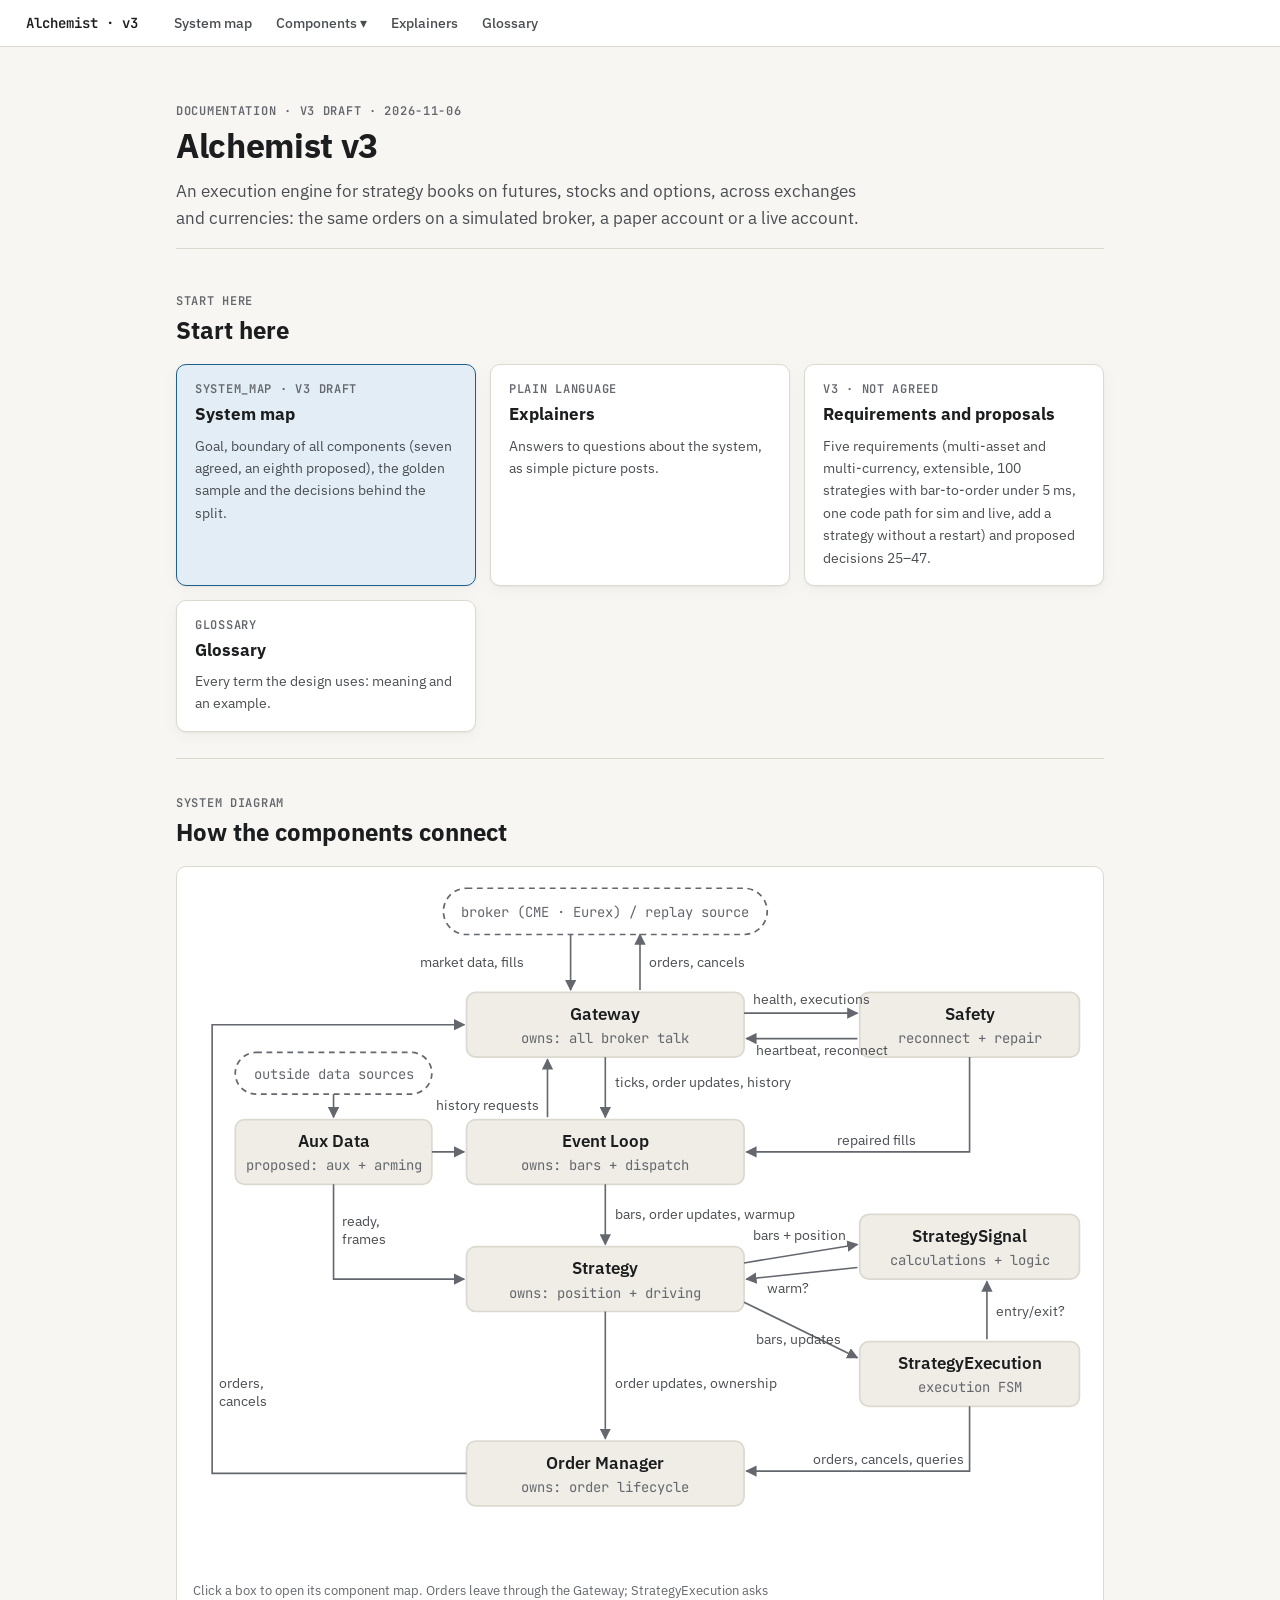
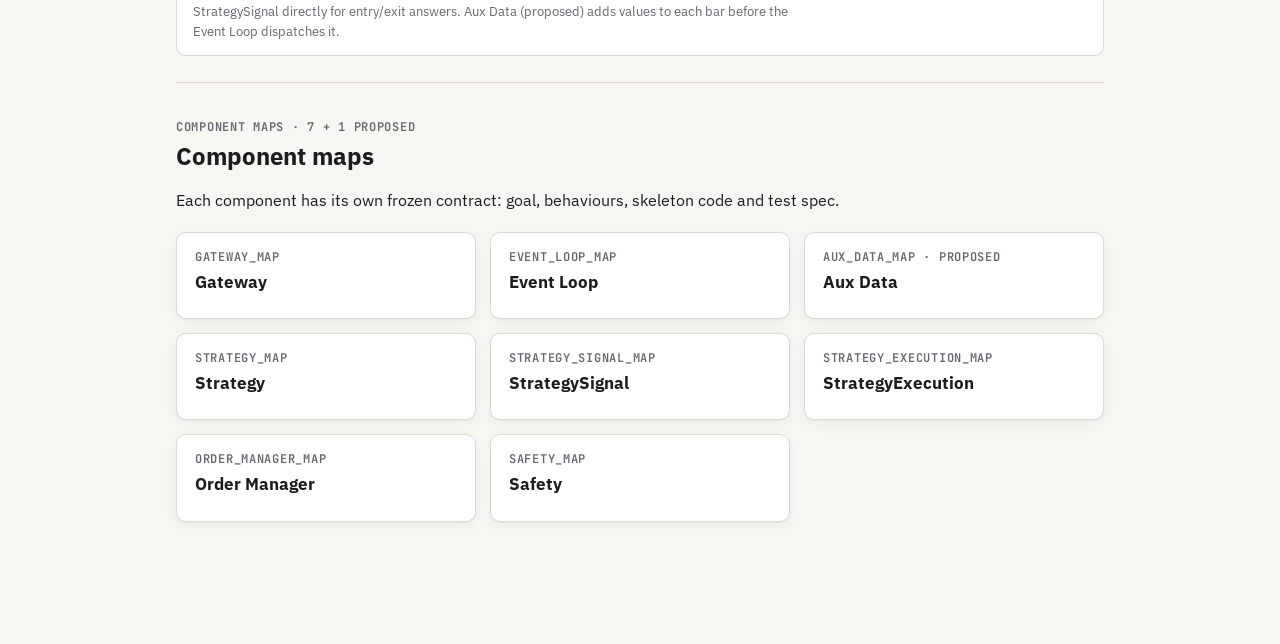
==== system_design/v3/index.html @ 2bdfe8c1 "docs: add v3 system design docs and AGENTS.md Co-Authored-By: Claude Opus 5.5 <noreply@anthropic.com" ====
<!doctype html>
<html lang="en">
<head>
<meta charset="utf-8">
<meta name="viewport" content="width=device-width, initial-scale=1">
<title>Alchemist v3 design docs</title>
<link rel="preconnect" href="https://fonts.googleapis.com">
<link rel="preconnect" href="https://fonts.gstatic.com" crossorigin>
<link href="https://fonts.googleapis.com/css2?family=IBM+Plex+Sans:wght@400;500;600&family=JetBrains+Mono:wght@400;600&display=swap" rel="stylesheet">
<link rel="stylesheet" href="docs.css?v=5">
</head>
<body>
<nav class="topnav">
  <a class="brand" href="index.html">Alchemist · v3</a>
  <a href="system_map.html">System map</a>
  <div class="dropdown">
    <button type="button">Components ▾</button>
    <div class="menu">
      <a href="gateway_map.html">Gateway</a>
      <a href="event_loop_map.html">Event Loop</a>
      <a href="aux_data_map.html">Aux Data</a>
      <a href="strategy_map.html">Strategy</a>
      <a href="strategy_signal_map.html">StrategySignal</a>
      <a href="strategy_execution_map.html">StrategyExecution</a>
      <a href="order_manager_map.html">Order Manager</a>
      <a href="safety_map.html">Safety</a>
    </div>
  </div>
  <a href="explainers/index.html">Explainers</a>
  <a href="glossary.html">Glossary</a>
</nav>
<div class="wrap">
<header>
<div class="eyebrow">Documentation · v3 draft · 2026-11-06</div>
<h1>Alchemist v3</h1>
<div class="lede"><p>An execution engine for strategy books on futures, stocks and options, across exchanges and currencies: the same orders on a simulated broker, a paper account or a live account.</p></div>
</header>
<section id="start-here">
<div class="eyebrow">Start here</div>
<h2>Start here</h2>
<div class="cards">
<a class="card start" href="system_map.html"><div class="eyebrow">SYSTEM_MAP · v3 draft</div>
<h3>System map</h3><p>Goal, boundary of all components (seven agreed, an eighth proposed), the golden sample and the decisions behind the split.</p></a>
<a class="card" href="explainers/index.html"><div class="eyebrow">Plain language</div>
<h3>Explainers</h3><p>Answers to questions about the system, as simple picture posts.</p></a>
<a class="card" href="system_map.html#requirements"><div class="eyebrow">v3 · not agreed</div>
<h3>Requirements and proposals</h3><p>Five requirements (multi-asset and multi-currency, extensible, 100 strategies with bar-to-order under 5 ms, one code path for sim and live, add a strategy without a restart) and proposed decisions 25–47.</p></a>
<a class="card" href="glossary.html"><div class="eyebrow">GLOSSARY</div>
<h3>Glossary</h3><p>Every term the design uses: meaning and an example.</p></a>
</div>
</section>
<section id="diagram">
<div class="eyebrow">System diagram</div>
<h2>How the components connect</h2>
<div class="diagram">
<svg viewBox="0 0 780 600" role="img" aria-label="Alchemist v3 component diagram" xmlns="http://www.w3.org/2000/svg">
  <style>
    .box { fill: var(--surface-2); stroke: var(--line); stroke-width: 1.5; }
    a:hover .box { stroke: var(--accent); fill: var(--accent-soft); }
    .ext { fill: none; stroke: var(--ink-3); stroke-width: 1.5; stroke-dasharray: 5 4; }
    .t { fill: var(--ink); font: 600 15px var(--sans); text-anchor: middle; }
    .s { fill: var(--ink-3); font: 12px var(--mono); text-anchor: middle; }
    .l { fill: var(--ink-2); font: 12.5px var(--sans); }
    .arr { stroke: var(--ink-3); stroke-width: 1.4; fill: none; marker-end: url(#ah); }
  </style>
  <defs>
    <marker id="ah" viewBox="0 0 10 10" refX="9" refY="5" markerWidth="7" markerHeight="7" orient="auto-start-reverse">
      <path d="M0,0 L10,5 L0,10 z" fill="var(--ink-3)"/>
    </marker>
  </defs>

  <!-- external broker -->
  <rect class="ext" x="220" y="8" width="280" height="40" rx="20"/>
  <text class="s" x="360" y="33">broker (CME · Eurex) / replay source</text>

  <!-- broker <-> gateway -->
  <path class="arr" d="M330,48 L330,96"/>
  <text class="l" x="200" y="76">market data, fills</text>
  <path class="arr" d="M390,96 L390,48"/>
  <text class="l" x="398" y="76">orders, cancels</text>

  <a href="gateway_map.html"><rect class="box" x="240" y="98" width="240" height="56" rx="8"/>
    <text class="t" x="360" y="122">Gateway</text><text class="s" x="360" y="142">owns: all broker talk</text></a>

  <a href="safety_map.html"><rect class="box" x="580" y="98" width="190" height="56" rx="8"/>
    <text class="t" x="675" y="122">Safety</text><text class="s" x="675" y="142">reconnect + repair</text></a>
  <path class="arr" d="M480,116 L578,116"/>
  <text class="l" x="488" y="108">health, executions</text>
  <path class="arr" d="M578,138 L482,138"/>
  <text class="l" x="490" y="152">heartbeat, reconnect</text>
  <path class="arr" d="M675,154 L675,236 L482,236"/>
  <text class="l" x="560" y="230">repaired fills</text>

  <!-- gateway -> event loop -->
  <!-- outside data sources -> aux data (proposed) -->
  <rect class="ext" x="40" y="150" width="170" height="36" rx="18"/>
  <text class="s" x="125" y="173">outside data sources</text>
  <path class="arr" d="M125,186 L125,206"/>
  <a href="aux_data_map.html"><rect class="box" x="40" y="208" width="170" height="56" rx="8"/>
    <text class="t" x="125" y="232">Aux Data</text><text class="s" x="125" y="252">proposed: aux + arming</text></a>
  <path class="arr" d="M210,236 L238,236"/>
  <path class="arr" d="M125,264 L125,346 L238,346"/>
  <text class="l" x="132" y="300">ready,</text>
  <text class="l" x="132" y="316">frames</text>

  <path class="arr" d="M360,154 L360,206"/>
  <text class="l" x="368" y="180">ticks, order updates, history</text>
  <path class="arr" d="M310,206 L310,156"/>
  <text class="l" x="214" y="200">history requests</text>

  <a href="event_loop_map.html"><rect class="box" x="240" y="208" width="240" height="56" rx="8"/>
    <text class="t" x="360" y="232">Event Loop</text><text class="s" x="360" y="252">owns: bars + dispatch</text></a>

  <path class="arr" d="M360,264 L360,316"/>
  <text class="l" x="368" y="294">bars, order updates, warmup</text>

  <a href="strategy_map.html"><rect class="box" x="240" y="318" width="240" height="56" rx="8"/>
    <text class="t" x="360" y="342">Strategy</text><text class="s" x="360" y="362">owns: position + driving</text></a>

  <a href="strategy_signal_map.html"><rect class="box" x="580" y="290" width="190" height="56" rx="8"/>
    <text class="t" x="675" y="314">StrategySignal</text><text class="s" x="675" y="334">calculations + logic</text></a>
  <a href="strategy_execution_map.html"><rect class="box" x="580" y="400" width="190" height="56" rx="8"/>
    <text class="t" x="675" y="424">StrategyExecution</text><text class="s" x="675" y="444">execution FSM</text></a>

  <path class="arr" d="M480,332 L578,316"/>
  <text class="l" x="488" y="312">bars + position</text>
  <path class="arr" d="M578,336 L482,346"/>
  <text class="l" x="500" y="358">warm?</text>
  <path class="arr" d="M480,366 L578,414"/>
  <text class="l" x="490" y="402">bars, updates</text>
  <path class="arr" d="M690,398 L690,348"/>
  <text class="l" x="698" y="378">entry/exit?</text>
  <path class="arr" d="M675,456 L675,512 L482,512"/>
  <text class="l" x="540" y="506">orders, cancels, queries</text>

  <path class="arr" d="M360,374 L360,484"/>
  <text class="l" x="368" y="440">order updates, ownership</text>

  <a href="order_manager_map.html"><rect class="box" x="240" y="486" width="240" height="56" rx="8"/>
    <text class="t" x="360" y="510">Order Manager</text><text class="s" x="360" y="530">owns: order lifecycle</text></a>

  <!-- order manager -> gateway (orders leave through Gateway) -->
  <path class="arr" d="M240,514 L20,514 L20,126 L238,126"/>
  <text class="l" x="26" y="440">orders,</text>
  <text class="l" x="26" y="456">cancels</text>
</svg>
<p class="caption">Click a box to open its component map. Orders leave through the Gateway; StrategyExecution asks StrategySignal directly for entry/exit answers. Aux Data (proposed) adds values to each bar before the Event Loop dispatches it.</p></div>

</section>
<section id="components">
<div class="eyebrow">Component maps · 7 + 1 proposed</div>
<h2>Component maps</h2>
<p>Each component has its own frozen contract: goal, behaviours, skeleton code and test spec.</p>
<div class="cards">
<a class="card" href="gateway_map.html"><div class="eyebrow">GATEWAY_MAP</div><h3>Gateway</h3></a>
<a class="card" href="event_loop_map.html"><div class="eyebrow">EVENT_LOOP_MAP</div><h3>Event Loop</h3></a>
<a class="card" href="aux_data_map.html"><div class="eyebrow">AUX_DATA_MAP · proposed</div><h3>Aux Data</h3></a>
<a class="card" href="strategy_map.html"><div class="eyebrow">STRATEGY_MAP</div><h3>Strategy</h3></a>
<a class="card" href="strategy_signal_map.html"><div class="eyebrow">STRATEGY_SIGNAL_MAP</div><h3>StrategySignal</h3></a>
<a class="card" href="strategy_execution_map.html"><div class="eyebrow">STRATEGY_EXECUTION_MAP</div><h3>StrategyExecution</h3></a>
<a class="card" href="order_manager_map.html"><div class="eyebrow">ORDER_MANAGER_MAP</div><h3>Order Manager</h3></a>
<a class="card" href="safety_map.html"><div class="eyebrow">SAFETY_MAP</div><h3>Safety</h3></a>
</div>
</section>
</div>
</body>
</html>
---- system_design/v3/docs.css ----
/* Shared stylesheet for every top-level page of system_design/v3 */
:root {
  --bg: #f7f6f2;
  --surface: #ffffff;
  --surface-2: #efede6;
  --ink: #1c1d1f;
  --ink-2: #4a4d52;
  --ink-3: #64676d;
  --line: #dcd9d0;
  --accent: #1f5f8b;
  --accent-soft: #e2edf5;
  --warn: #9a5b00;
  --code-bg: #f1efe8;
  --shadow: 0 1px 2px rgba(0,0,0,.05), 0 4px 16px rgba(0,0,0,.04);
  --sans: "IBM Plex Sans", system-ui, sans-serif;
  --mono: "JetBrains Mono", ui-monospace, monospace;
}
@media (prefers-color-scheme: dark) {
  :root:not([data-theme="light"]) {
    --bg: #131416; --surface: #1b1d20; --surface-2: #23262a;
    --ink: #e8e6e1; --ink-2: #b4b2ad; --ink-3: #9a98a3;
    --line: #2f3237; --accent: #7cb8e4; --accent-soft: #1c2c3a;
    --warn: #e0a64a; --code-bg: #202327;
    --shadow: 0 1px 2px rgba(0,0,0,.4);
  }
}
:root[data-theme="dark"] {
  --bg: #131416; --surface: #1b1d20; --surface-2: #23262a;
  --ink: #e8e6e1; --ink-2: #b4b2ad; --ink-3: #9a98a3;
  --line: #2f3237; --accent: #7cb8e4; --accent-soft: #1c2c3a;
  --warn: #e0a64a; --code-bg: #202327;
  --shadow: 0 1px 2px rgba(0,0,0,.4);
}

* { box-sizing: border-box; }
html { -webkit-text-size-adjust: 100%; }
body {
  margin: 0; background: var(--bg); color: var(--ink);
  font: 16px/1.6 var(--sans);
}
a { color: var(--accent); text-decoration: none; }
a:hover { text-decoration: underline; }

/* ---- top nav ---- */
.topnav {
  position: sticky; top: 0; z-index: 10;
  display: flex; align-items: center; gap: 4px; flex-wrap: wrap;
  padding: 8px 16px; background: var(--surface);
  border-bottom: 1px solid var(--line);
}
.topnav .brand {
  font-weight: 600; color: var(--ink); margin-right: 12px;
  font-family: var(--mono); font-size: 14px;
}
.topnav > a, .topnav .dropdown > button {
  color: var(--ink-2); font: 500 14px var(--sans);
  padding: 6px 10px; border-radius: 6px; background: none; border: 0; cursor: pointer;
}
.topnav > a:hover, .topnav .dropdown > button:hover { background: var(--surface-2); text-decoration: none; }
.topnav a.active { color: var(--accent); }
.dropdown { position: relative; }
.dropdown .menu {
  display: none; position: absolute; top: 100%; left: 0; min-width: 220px;
  background: var(--surface); border: 1px solid var(--line); border-radius: 8px;
  box-shadow: var(--shadow); padding: 6px;
}
.dropdown:hover .menu, .dropdown:focus-within .menu { display: block; }
.dropdown .menu a {
  display: block; padding: 6px 10px; border-radius: 5px; color: var(--ink-2); font-size: 14px;
}
.dropdown .menu a:hover { background: var(--surface-2); text-decoration: none; }

/* ---- page frame ---- */
.wrap { max-width: 960px; margin: 0 auto; padding: 32px 16px 96px; }
header { padding: 24px 0 8px; border-bottom: 1px solid var(--line); margin-bottom: 8px; }
.eyebrow {
  font: 600 12px var(--mono); letter-spacing: .06em; text-transform: uppercase;
  color: var(--ink-3); margin-bottom: 6px;
}
h1 { font-size: 34px; line-height: 1.2; margin: 0 0 12px; letter-spacing: -.01em; }
h2 { font-size: 24px; line-height: 1.3; margin: 0 0 14px; }
h3 { font-size: 18px; margin: 28px 0 10px; }
h4 { font-size: 16px; margin: 22px 0 8px; }
.lede { color: var(--ink-2); font-size: 17px; max-width: 70ch; }
.lede p { margin: 0 0 8px; }
section { padding: 36px 0 8px; border-bottom: 1px solid var(--line); }
section:last-of-type { border-bottom: 0; }
p, li { max-width: 78ch; }
li { margin: 4px 0; }
li > ul, li > ol { margin-top: 4px; }

blockquote {
  margin: 14px 0; padding: 10px 16px; border: 1px solid var(--line);
  background: var(--accent-soft); border-radius: 6px; color: var(--ink);
}
blockquote p { margin: 4px 0; }

code {
  font: 0.88em var(--mono); background: var(--code-bg);
  padding: 1px 5px; border-radius: 4px;
}
pre {
  background: var(--code-bg); border: 1px solid var(--line); border-radius: 8px;
  padding: 14px 16px; overflow-x: auto; font: 13px/1.5 var(--mono);
}
pre code { background: none; padding: 0; font-size: inherit; }

.table-wrap { overflow-x: auto; margin: 14px 0; border: 1px solid var(--line); border-radius: 8px; }
table { border-collapse: collapse; width: 100%; font-size: 14px; background: var(--surface); }
th, td { text-align: left; vertical-align: top; padding: 10px 12px; border-bottom: 1px solid var(--line); }
th { background: var(--surface-2); font-weight: 600; }
tr:last-child td { border-bottom: 0; }

/* ---- cards ---- */
.cards { display: grid; grid-template-columns: repeat(auto-fill, minmax(260px, 1fr)); gap: 14px; margin: 18px 0; }
.card {
  display: block; background: var(--surface); border: 1px solid var(--line);
  border-radius: 10px; padding: 16px 18px; box-shadow: var(--shadow); color: var(--ink);
}
a.card:hover { border-color: var(--accent); text-decoration: none; }
.card .eyebrow { margin-bottom: 4px; }
.card h3 { margin: 0 0 6px; font-size: 17px; }
.card p { margin: 0; color: var(--ink-2); font-size: 14px; }
.card.start { border-color: var(--accent); background: var(--accent-soft); }

/* ---- diagram ---- */
.diagram { background: var(--surface); border: 1px solid var(--line); border-radius: 10px; padding: 12px; margin: 18px 0; }
.diagram svg { display: block; width: 100%; height: auto; }
.diagram .caption { font-size: 13px; color: var(--ink-3); margin: 8px 4px 0; }

@media (max-width: 600px) {
  h1 { font-size: 27px; }
  h2 { font-size: 21px; }
  .wrap { padding-top: 16px; }
}

/* ---- human-readable contract pieces ---- */
.meta { font-size: 14px; color: var(--ink-3); margin-top: 10px; }
.meta p { margin: 2px 0; }
.behaviour, .decision {
  background: var(--surface); border: 1px solid var(--line); border-radius: 10px;
  padding: 16px 18px; margin: 14px 0;
}
.behaviour h3, .decision h3 { margin: 0 0 10px; font-size: 17px; }
.behaviour h3 .num, .decision h3 .num {
  display: inline-block; min-width: 26px; height: 26px; margin-right: 8px; border-radius: 50%;
  background: var(--accent-soft); color: var(--accent); font: 600 13px/26px var(--mono); text-align: center;
}
.behaviour .added { font: 12px var(--mono); color: var(--ink-3); margin-left: 6px; }
.not-written { font: 12px var(--mono); color: var(--warn); margin-left: 6px; white-space: nowrap; }
dl.gmi { display: grid; grid-template-columns: 96px 1fr; gap: 6px 14px; margin: 0; }
dl.gmi dt { font: 600 12px/1.9 var(--mono); text-transform: uppercase; letter-spacing: .05em; color: var(--ink-3); }
dl.gmi dd { margin: 0; }
dl.gmi dd ul { margin: 4px 0; padding-left: 18px; }
.decision .q { font-weight: 600; }
.decision .rej { color: var(--ink-2); font-size: 14px; margin-top: 6px; }
.decision .when { font: 12px var(--mono); color: var(--ink-3); margin-top: 6px; }
details { border: 1px solid var(--line); border-radius: 8px; background: var(--surface); margin: 10px 0; }
details > summary { cursor: pointer; padding: 10px 14px; font-weight: 600; }
details > summary .count { font: 12px var(--mono); color: var(--ink-3); margin-left: 8px; }
details[open] > summary { border-bottom: 1px solid var(--line); }
details > .table-wrap, details > pre { margin: 0; border: 0; border-radius: 0 0 8px 8px; }
details > .inner { padding: 4px 14px 10px; }
@media (max-width: 600px) { dl.gmi { grid-template-columns: 1fr; } dl.gmi dt { line-height: 1.4; } }
.details-body { padding: 0 14px 10px; }
.details-body h4 { margin: 14px 0 6px; font-size: 14px; }
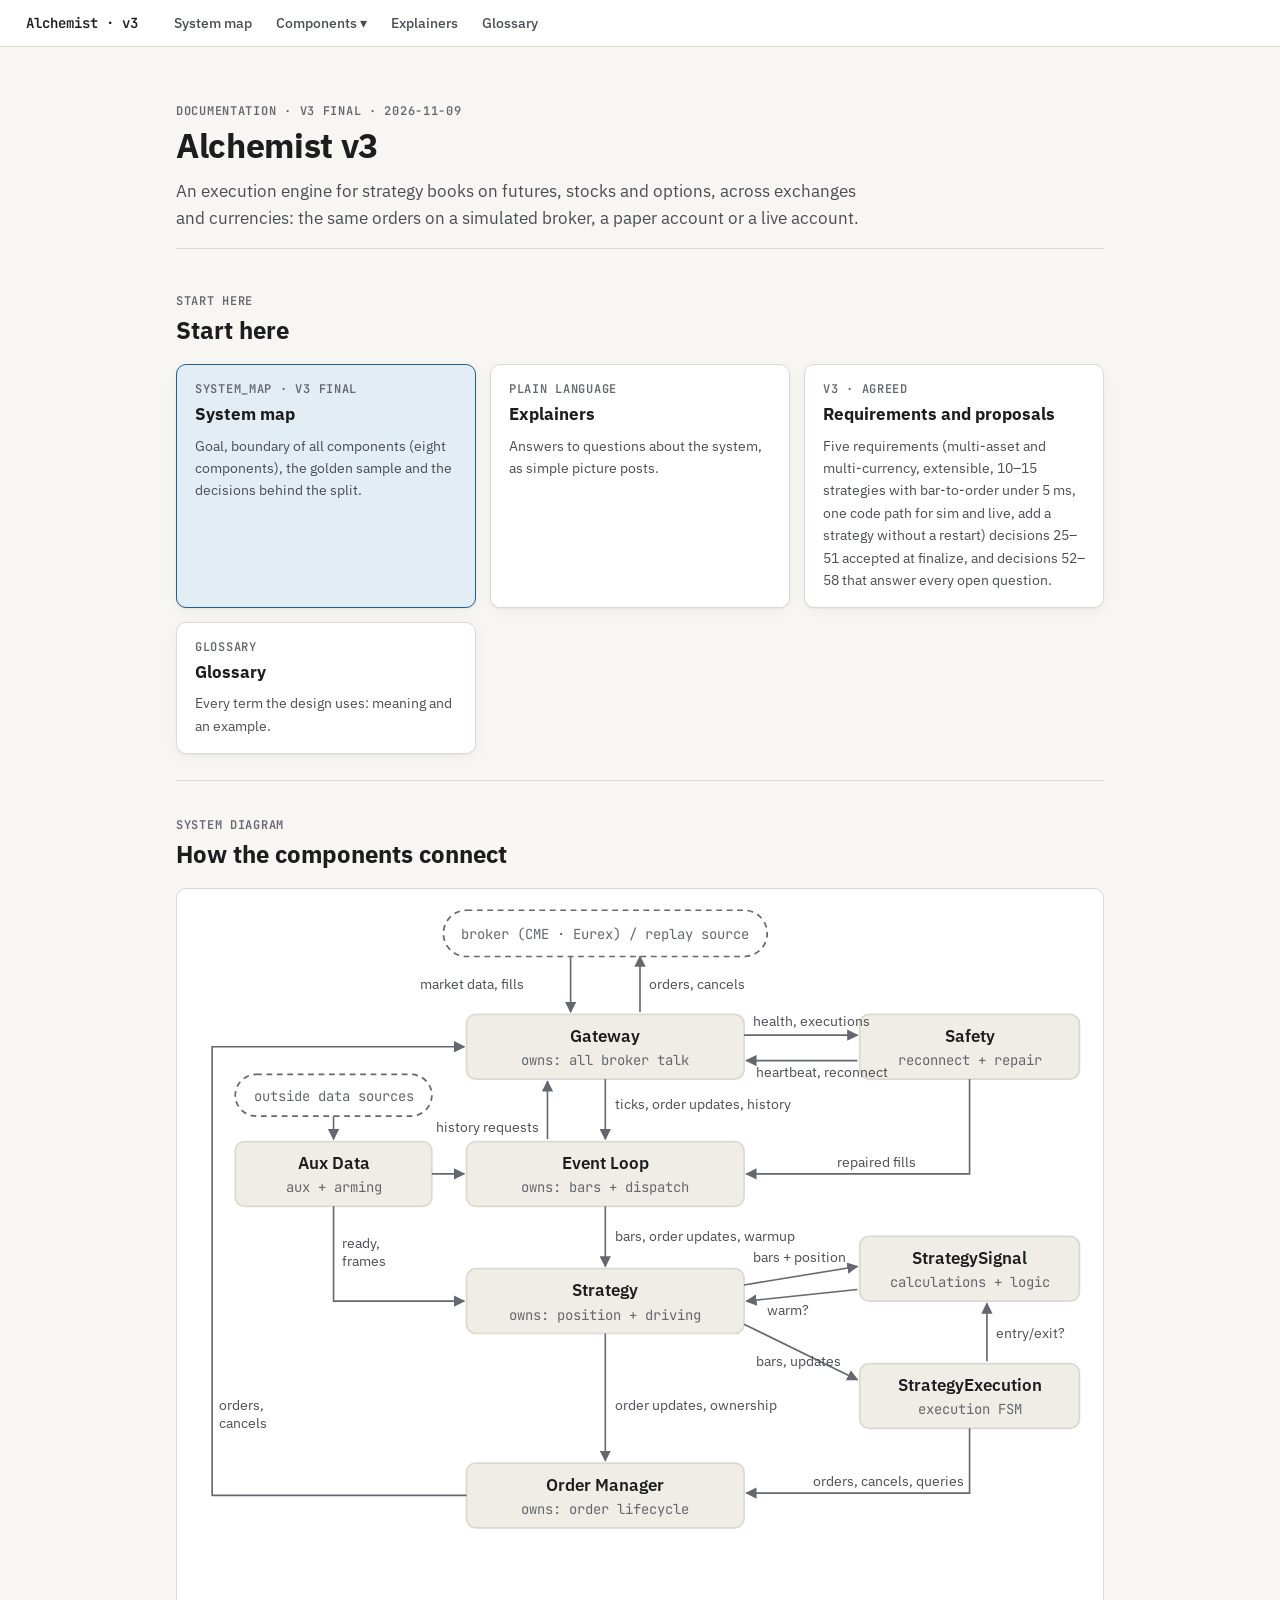
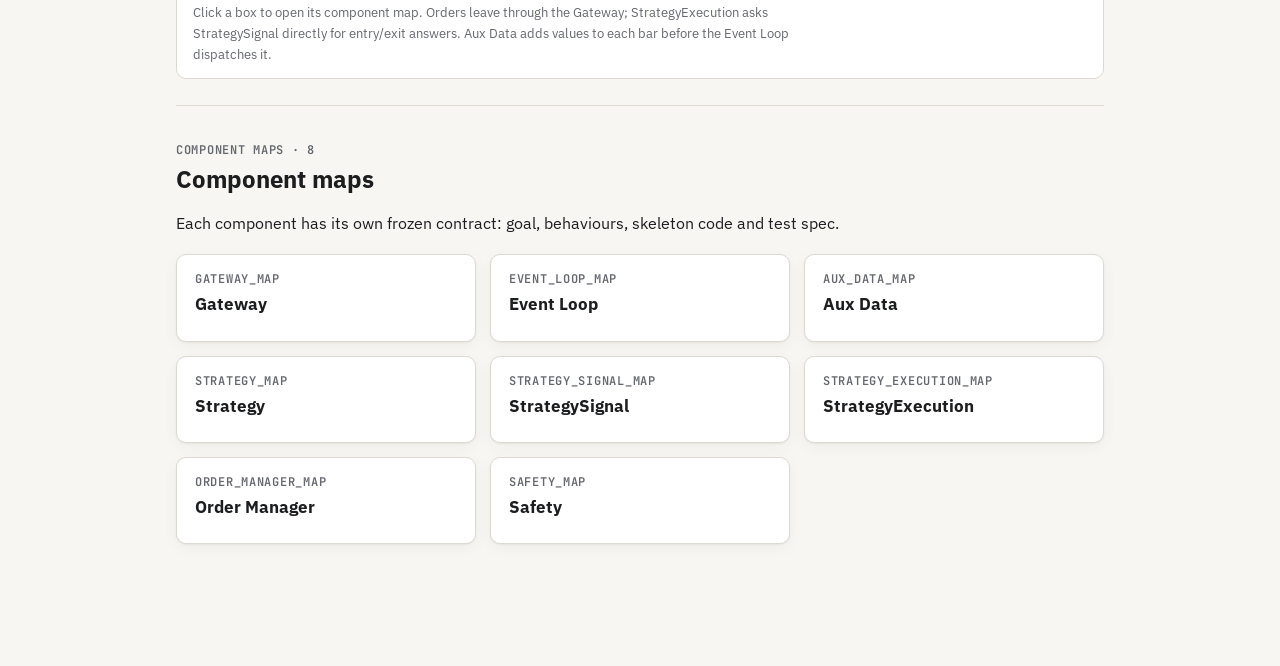
==== commit b85416fb: "docs: finalize v3 design and compile maps with end-to-end scenarios - Accept all proposed v3 feature" ====
--- a/system_design/v3/index.html
+++ b/system_design/v3/index.html
@@ -31,7 +31,7 @@
 </nav>
 <div class="wrap">
 <header>
-<div class="eyebrow">Documentation · v3 draft · 2026-11-06</div>
+<div class="eyebrow">Documentation · v3 final · 2026-11-09</div>
 <h1>Alchemist v3</h1>
 <div class="lede"><p>An execution engine for strategy books on futures, stocks and options, across exchanges and currencies: the same orders on a simulated broker, a paper account or a live account.</p></div>
 </header>
@@ -39,12 +39,12 @@
 <div class="eyebrow">Start here</div>
 <h2>Start here</h2>
 <div class="cards">
-<a class="card start" href="system_map.html"><div class="eyebrow">SYSTEM_MAP · v3 draft</div>
-<h3>System map</h3><p>Goal, boundary of all components (seven agreed, an eighth proposed), the golden sample and the decisions behind the split.</p></a>
+<a class="card start" href="system_map.html"><div class="eyebrow">SYSTEM_MAP · v3 final</div>
+<h3>System map</h3><p>Goal, boundary of all components (eight components), the golden sample and the decisions behind the split.</p></a>
 <a class="card" href="explainers/index.html"><div class="eyebrow">Plain language</div>
 <h3>Explainers</h3><p>Answers to questions about the system, as simple picture posts.</p></a>
-<a class="card" href="system_map.html#requirements"><div class="eyebrow">v3 · not agreed</div>
-<h3>Requirements and proposals</h3><p>Five requirements (multi-asset and multi-currency, extensible, 100 strategies with bar-to-order under 5 ms, one code path for sim and live, add a strategy without a restart) and proposed decisions 25–47.</p></a>
+<a class="card" href="system_map.html#requirements"><div class="eyebrow">v3 · agreed</div>
+<h3>Requirements and proposals</h3><p>Five requirements (multi-asset and multi-currency, extensible, 10–15 strategies with bar-to-order under 5 ms, one code path for sim and live, add a strategy without a restart) decisions 25–51 accepted at finalize, and decisions 52–58 that answer every open question.</p></a>
 <a class="card" href="glossary.html"><div class="eyebrow">GLOSSARY</div>
 <h3>Glossary</h3><p>Every term the design uses: meaning and an example.</p></a>
 </div>
@@ -92,12 +92,12 @@
   <text class="l" x="560" y="230">repaired fills</text>
 
   <!-- gateway -> event loop -->
-  <!-- outside data sources -> aux data (proposed) -->
+  <!-- outside data sources -> aux data -->
   <rect class="ext" x="40" y="150" width="170" height="36" rx="18"/>
   <text class="s" x="125" y="173">outside data sources</text>
   <path class="arr" d="M125,186 L125,206"/>
   <a href="aux_data_map.html"><rect class="box" x="40" y="208" width="170" height="56" rx="8"/>
-    <text class="t" x="125" y="232">Aux Data</text><text class="s" x="125" y="252">proposed: aux + arming</text></a>
+    <text class="t" x="125" y="232">Aux Data</text><text class="s" x="125" y="252">aux + arming</text></a>
   <path class="arr" d="M210,236 L238,236"/>
   <path class="arr" d="M125,264 L125,346 L238,346"/>
   <text class="l" x="132" y="300">ready,</text>
@@ -144,17 +144,17 @@
   <text class="l" x="26" y="440">orders,</text>
   <text class="l" x="26" y="456">cancels</text>
 </svg>
-<p class="caption">Click a box to open its component map. Orders leave through the Gateway; StrategyExecution asks StrategySignal directly for entry/exit answers. Aux Data (proposed) adds values to each bar before the Event Loop dispatches it.</p></div>
+<p class="caption">Click a box to open its component map. Orders leave through the Gateway; StrategyExecution asks StrategySignal directly for entry/exit answers. Aux Data adds values to each bar before the Event Loop dispatches it.</p></div>
 
 </section>
 <section id="components">
-<div class="eyebrow">Component maps · 7 + 1 proposed</div>
+<div class="eyebrow">Component maps · 8</div>
 <h2>Component maps</h2>
 <p>Each component has its own frozen contract: goal, behaviours, skeleton code and test spec.</p>
 <div class="cards">
 <a class="card" href="gateway_map.html"><div class="eyebrow">GATEWAY_MAP</div><h3>Gateway</h3></a>
 <a class="card" href="event_loop_map.html"><div class="eyebrow">EVENT_LOOP_MAP</div><h3>Event Loop</h3></a>
-<a class="card" href="aux_data_map.html"><div class="eyebrow">AUX_DATA_MAP · proposed</div><h3>Aux Data</h3></a>
+<a class="card" href="aux_data_map.html"><div class="eyebrow">AUX_DATA_MAP</div><h3>Aux Data</h3></a>
 <a class="card" href="strategy_map.html"><div class="eyebrow">STRATEGY_MAP</div><h3>Strategy</h3></a>
 <a class="card" href="strategy_signal_map.html"><div class="eyebrow">STRATEGY_SIGNAL_MAP</div><h3>StrategySignal</h3></a>
 <a class="card" href="strategy_execution_map.html"><div class="eyebrow">STRATEGY_EXECUTION_MAP</div><h3>StrategyExecution</h3></a>
--- a/system_design/v3/docs.css
+++ b/system_design/v3/docs.css
@@ -148,7 +148,7 @@
 }
 .behaviour .added { font: 12px var(--mono); color: var(--ink-3); margin-left: 6px; }
 .not-written { font: 12px var(--mono); color: var(--warn); margin-left: 6px; white-space: nowrap; }
-dl.gmi { display: grid; grid-template-columns: 96px 1fr; gap: 6px 14px; margin: 0; }
+dl.gmi { display: grid; grid-template-columns: 124px 1fr; gap: 6px 14px; margin: 0; }
 dl.gmi dt { font: 600 12px/1.9 var(--mono); text-transform: uppercase; letter-spacing: .05em; color: var(--ink-3); }
 dl.gmi dd { margin: 0; }
 dl.gmi dd ul { margin: 4px 0; padding-left: 18px; }
@@ -164,3 +164,5 @@
 @media (max-width: 600px) { dl.gmi { grid-template-columns: 1fr; } dl.gmi dt { line-height: 1.4; } }
 .details-body { padding: 0 14px 10px; }
 .details-body h4 { margin: 14px 0 6px; font-size: 14px; }
+
+.details-body { padding: 4px 16px 12px; }
